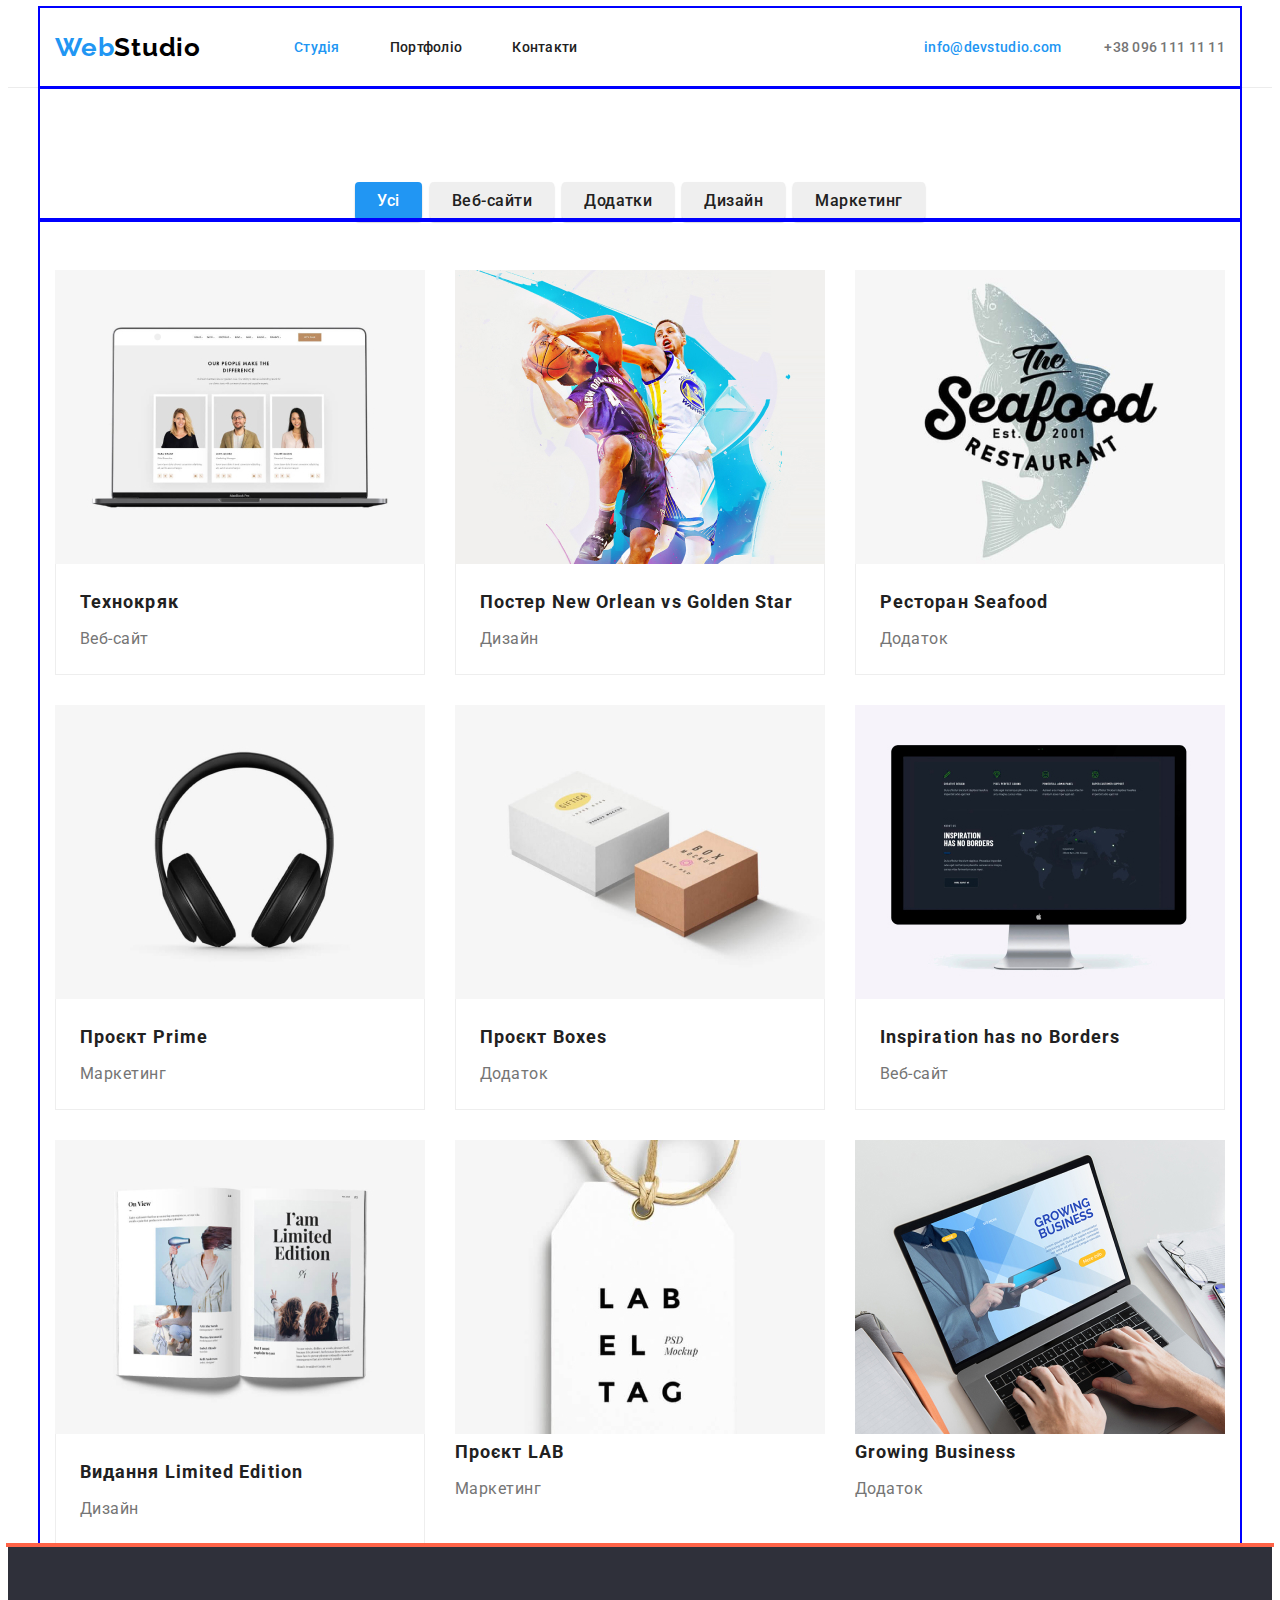
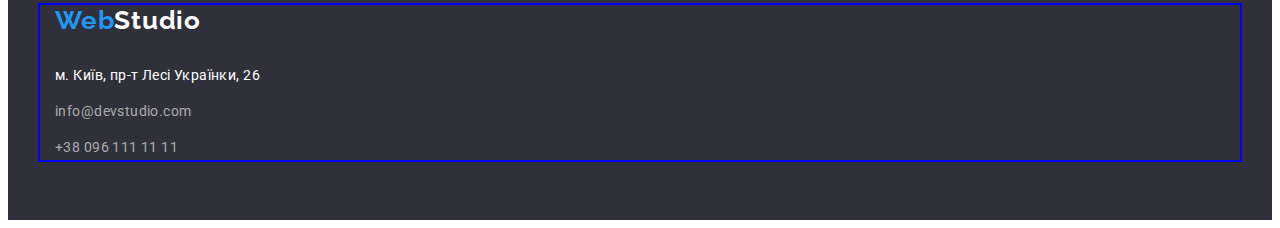
==== portfolio.html @ fc8133b7 "copy from hw3" ====
<!DOCTYPE html>
<html lang="en">

<head>
    <meta charset="UTF-8">
    <meta http-equiv="X-UA-Compatible" content="IE=edge">
    <meta name="viewport" content="width=device-width, initial-scale=1.0">
    <title>Portfolio</title>
    <link rel="preconnect" href="https://fonts.googleapis.com">
    <link rel="preconnect" href="https://fonts.gstatic.com" crossorigin>
    <link
        href="https://fonts.googleapis.com/css2?family=Raleway:wght@700&family=Roboto:wght@400;500;700;900&display=swap"
        rel="stylesheet">
    <link rel="stylesheet" href="style.css">
    <link rel="stylesheet" href="portfolio.css">
</head>

<body>
    <header>
        <div class="container header-design">
            <nav>
                <a href="index.html" class="logo"><span class="accent">Web</span>Studio</a>
                <ul class="nav-list">
                    <li><a href="#" class="nav-link accent">Студія</a></li>
                    <li><a href="./portfolio.html" class="nav-link">Портфоліо</a></li>
                    <li><a href="#" class="nav-link">Контакти</a></li>
                </ul>
            </nav>
            <div class="contact-link"><a href="mailto:contact@forstudy.space" target="_blank" rel="nofollow noopener"
                    class="mail accent">info@devstudio.com</a>
                <a href="tel:+380961111111" target="_blank" rel="nofollow noopener" class="phone">+38 096 111 11 11</a>
            </div>
        </div>
    </header>
    <main>
        <section class="filter container">
            <ul class="filter-list">
                <li><button class="btn-filter accent" type="button">Усі</button></li>
                <li><button class="btn-filter" type="button">Веб-сайти</button></li>
                <li><button class="btn-filter" type="button">Додатки</button></li>
                <li><button class="btn-filter" type="button">Дизайн</button></li>
                <li><button class="btn-filter" type="button">Маркетинг</button></li>
            </ul>
        </section>
        <section class="portfolio container">
            <ul class="portfolio-list">
                <li class="portfolio-card"><a href="#" class="portfolio-link"> <img src="./images/technokryak.jpg"
                            alt="technokryak">
                        <div class="card-description">
                            <h2 class="portfolio-title">Технокряк</h2>
                            <p class="portfolio-text">Веб-сайт</p>
                        </div>


                    </a>
                </li>
                <li class="portfolio-card"><a href="#" class="portfolio-link"> <img
                            src="./images/newOrleanvsGoldenStar.jpg" alt="newOrleanvsGoldenStar">
<div class="card-description"><h2 class="portfolio-title">Постер New Orlean vs Golden Star</h2>
                        <p class="portfolio-text">Дизайн</p></div>

                        
                    </a>
                </li>
                <li class="portfolio-card"><a href="#" class="portfolio-link"> <img src="./images/seafood.jpg"
                            alt="seafood">
                            <div class="card-description">     <h2 class="portfolio-title">Ресторан Seafood</h2>
                        <p class="portfolio-text">Додаток</p></div>
                   
                    </a></li>
                <li class="portfolio-card"><a href="#" class="portfolio-link"> <img src="./images/projectPrime.jpg"
                            alt="projectPrime">
                            <div class="card-description"> <h2 class="portfolio-title">Проєкт Prime</h2>
                        <p class="portfolio-text">Маркетинг</p></div>
                       
                    </a></li>
                <li class="portfolio-card"><a href="#" class="portfolio-link"> <img src="./images/projectBoxes.jpg"
                            alt="projectBoxes">
                            <div class="card-description"><h2 class="portfolio-title">Проєкт Boxes</h2>
                        <p class="portfolio-text">Додаток</p></div>
                        
                    </a></li>
                <li class="portfolio-card"><a href="#" class="portfolio-link"> <img
                            src="./images/inspirationBorders.jpg" alt="inspirationBorders">
                            <div class="card-description"><h2 class="portfolio-title">Inspiration has no Borders</h2>
                        <p class="portfolio-text">Веб-сайт</p></div>
                        
                    </a></li>
                <li class="portfolio-card"><a href="#" class="portfolio-link"> <img src="./images/limitedEdition.jpg"
                            alt="limitedEdition">
                            <div class="card-description">    <h2 class="portfolio-title">Видання Limited Edition</h2>
                        <p class="portfolio-text">Дизайн</p></div>
                    
                    </a></li>
                <li class="portfolio-card"><a href="#" class="portfolio-link"> <img src="./images/projectLAB.jpg"
                            alt="projectLAB">
                        <h2 class="portfolio-title">Проєкт LAB</h2>
                        <p class="portfolio-text">Маркетинг</p>
                    </a></li>
                <li class="portfolio-card"><a href="#" class="portfolio-link"> <img src="./images/growingBusiness.jpg"
                            alt="growingBusiness">
                        <h2 class="portfolio-title"> Growing Business</h2>
                        <p class="portfolio-text">Додаток</p>
                    </a></li>
            </ul>
        </section>
    </main>
    <section>
        <div class="outer-box">
            <div class="inner-box"></div>
        </div>
    </section>
    <footer class="footer">
        <div class="container">
            <a href="index.html" class="logo white-logo"><span class="accent">Web</span>Studio</a>
            <address class="address">м. Київ, пр-т Лесі Українки, 26 <br>
                <a href="mailto:contact@forstudy.space" target="_blank" rel="nofollow noopener"
                    class="footer-link">info@devstudio.com</a><br>
                <a href="tel:+380961111111" target="_blank" rel="nofollow noopener" class="footer-link">+38 096 111 11
                    11</a>
            </address>
        </div>
    </footer>
</body>

</html>
---- style.css ----
:root {
  --main-color: #212121;
  --accent-color: #2196f3;
  --bg-color: #2f303a;
}
html {
  box-sizing: border-box;
  margin-left: auto;
  margin-right: auto;
}
*,
*::after,
*::before {
  box-sizing: inherit;
}
section {
  outline: 2px solid tomato;
}
body {
  font-family: 'Roboto', sans-serif;
  font-weight: 500;
  font-size: 14px;
}
a {
  color: var(--main-color);
}
ul {
  margin-top: 0;
  margin-bottom: 0;
  padding-left: 0;
}
li {
  list-style: none;
}
img {
  display: block;
}
.container {
  width: 1200px;
  margin-left: auto;
  margin-right: auto;
  padding-left: 15px;
  padding-right: 15px;
  outline: 2px solid blue;
}

/* header*/

header {
  border-bottom: 1px solid #ececec;
}

.header-design {
  display: flex;
  padding-top: 24px;
  padding-bottom: 24px;

  align-items: center;
}
nav {
  display: flex;
  align-items: center;
}
.logo {
  display: inline-block;

  font-family: 'Raleway', sans-serif;
  font-weight: 700;
  font-size: 26px;
  line-height: 1.19;
  letter-spacing: 0.03em;
  text-decoration: none;
  color: #000000;
}
.accent {
  color: var(--accent-color);
}
.nav-list {
  display: flex;
  margin-left: 93px;
}
.nav-list li + li {
  margin-left: 50px;
}
.contact-link {
  margin-left: auto;
}
.contact-link a + a {
  margin-left: 40px;
}

.nav-link {
  text-decoration: none;
  color: var(--main-color);
  line-height: 1.14;
  letter-spacing: 0.02em;
}

.nav-link:hover,
.mail:hover,
.phone:hover {
  color: var(--accent-color);
  fill: var(--accent-color);
}
.nav-link.accent {
  color: var(--accent-color);
}

.mail {
  display: inline-flex;
  align-items: center;
  gap: 10px;

  line-height: 1.14;
  letter-spacing: 0.02em;
  text-decoration: none;
}
.phone {
  display: inline-flex;
  align-items: center;
  gap: 10px;

  line-height: 1.14;
  letter-spacing: 0.02em;
  color: #757575;
  text-decoration: none;
}
/*section Hero*/

.hero {
  max-width: 1600px;
  margin-right: auto;
  margin-left: auto;
  padding: 200px 0;

  text-align: center;
  background-color: var(--bg-color);
  background-image: linear-gradient(
      to right,
      rgba(47, 48, 58, 0.4),
      rgba(47, 48, 58, 0.4)
    ),
    url('./images/hero_bg.jpg');
  background-repeat: no-repeat;
  background-position: center;
}
.hero-tltle {
  color: #ffffff;
  margin-top: 0;
  margin-bottom: 30px;

  font-weight: 900;
  font-size: 44px;
  line-height: 1.36;
  text-align: center;
  letter-spacing: 0.06em;
  text-transform: uppercase;
}

.btn {
  width: 216px;
  height: 50px;

  font-weight: 700;
  font-size: 16px;
  line-height: 1.88;
  text-align: center;
  letter-spacing: 0.06em;
  border-radius: 4px;
  border: none;
  background-color: var(--accent-color);
  box-shadow: 0px 4px 4px rgba(0, 0, 0, 0.15);
  color: #ffffff;
}

.btn:hover {
  background-color: tomato;
}
.btn:active {
  background-color: purple;
}

/*Section Advantages*/
.advantages {
  padding: 94px 0;
}
.advantages-list .item {
  margin-right: 30px;
}
.advantages-list .item:last-child {
  margin-right: 0;
}
.advantages-title {
  margin-top: 0;
  margin-bottom: 0;
  display: none;
}
.advantages-list {
  display: flex;
}
.advantages-list-title {
  margin-bottom: 10px;
  margin-top: 30px;

  font-size: 14px;
  line-height: 1.14;
  letter-spacing: 0.03em;
  text-transform: uppercase;
  color: var(--main-color);
}
.advantages-list-text {
  width: 270px;
  margin-top: 0;
  margin-bottom: 0;

  font-weight: 400;
  line-height: 1.71;
  letter-spacing: 0.03em;
  color: #757575;
}

.advantages-list .item::before {
  display: block;
  content: '';
  max-width: 270px;
  height: 120px;

  background-color: #f5f4fa;
  background-repeat: no-repeat;
  background-size: 70px 70px;
  background-position: center;
}
.antena::before {
  background-image: url('./images/antenna\ 1.svg');
}
.clock::before {
  background-image: url('./images/clock\ 1.svg');
}
.diagram::before {
  background-image: url('./images/diagram\ 1.svg');
}
.astronavt::before {
  background-image: url('./images/astronaut\ 1.svg');
}

/*Section whatWeDo*/
.whatWeDo {
  padding-bottom: 94px;
}
.whatWeDo-list {
  display: flex;
}
.whatWeDo-list .item {
  margin-right: 30px;
}
.whatWeDo-list .item:last-child {
  margin-right: 0;
}
.title {
  margin-top: 0;
  margin-bottom: 50px;

  font-size: 36px;
  line-height: 1.17;
  text-align: center;
  letter-spacing: 0.03em;
  color: var(--main-color);
}

/*Section Team*/
.team {
  background-color: #f5f4fa;
  padding: 94px 0;
}
.team-list {
  display: flex;
}
.team-list .item {
  margin-right: 30px;

  background-color: #fff;
  box-shadow: 0px 1px 3px rgba(0, 0, 0, 0.12), 0px 1px 1px rgba(0, 0, 0, 0.14),
    0px 2px 1px rgba(0, 0, 0, 0.2);
  border-radius: 0px 0px 4px 4px;
}
.team-list .item:last-child {
  margin-right: 0;
}
.team-name {
  margin-top: 0;
  margin-bottom: 10px;

  font-size: 16px;
  line-height: 1.18;
  text-align: center;
  letter-spacing: 0.03em;
  color: var(--main-color);
}
.team-member-position {
  margin-top: 0;
  margin-bottom: 30px;

  font-weight: 400;
  font-size: 16px;
  line-height: 1.18;
  text-align: center;
  letter-spacing: 0.03em;
  color: #757575;
}
.team-member-photo {
  margin-bottom: 30px;
}
.icon-socila-media {
  display: flex;
  margin-right: 32px;
  margin-left: 32px;
}
.icon-socila-media .icon {
  margin-right: 10px;
}
.icon-socila-media .icon:last-child {
  margin-right: 0;
}
/*customers*/
.customers {
  padding-top: 94px;
  padding-bottom: 94px;
}

.logo-customers {
  display: flex;
}
.item-logo {
  display: flex;
  align-items: center;
  justify-content: center;
  width: 170px;
  height: 92px;

  border: 1px solid #afb1b8;
  border-radius: 4px;
}
.item + .item .item-logo {
  margin-left: 30px;
}

/*footer*/

.footer {
  background-color: var(--bg-color);
  padding: 60px 0;
}
.address {
  margin-top: 28px;

  font-style: normal;
  font-weight: 400;
  line-height: 1.71;
  letter-spacing: 0.03em;
  color: #ffffff;
}
.logo.white-logo {
  padding: 0;

  color: #ffffff;
}
.footer-link {
  display: inline-block;
  margin-top: 12px;

  font-weight: 400;
  font-size: 14px;
  line-height: 1.71;
  text-decoration: none;
  letter-spacing: 0.03em;
  color: rgba(255, 255, 255, 0.6);
}
.footer-text {
  font-weight: 700;
  line-height: 16px;
  text-transform: uppercase;
  letter-spacing: 0.03em;
  color: #ffffff;
  text-align: center;
  margin-bottom: 20px;
}
.social-media-list {
  display: flex;
}
.decoration-footer {
  display: flex;
  gap: 70px;
}
.social-media-list .item {
  margin-right: 10px;
}
.social-media-list .item:last-child {
  margin-right: 0;
}
---- portfolio.css ----
/*filter*/
.filter {
  padding-top: 94px;
}
.btn-filter {
  border-radius: 4px;
  border: none;
  padding: 6px 22px;

  font-family: 'Roboto';
  font-weight: 500;
  font-size: 16px;
  line-height: 1.62;
  text-align: center;
  letter-spacing: 0.03em;
  box-shadow: 0px 3px 1px rgba(0, 0, 0, 0.1), 0px 1px 2px rgba(0, 0, 0, 0.08),
    0px 2px 2px rgba(0, 0, 0, 0.12);
  color: #212121;
}
.btn-filter.accent {
  background-color: var(--accent-color);
  color: #ffffff;
}
.btn-filter:hover {
  background-color: var(--accent-color);
  color: #ffffff;
}
.filter-list {
  display: flex;
  gap: 8px;
  justify-content: center;
}
/*portfolio-main*/
.portfolio {
  padding-top: 50px;
}
.portfolio-list {
  display: flex;
  flex-wrap: wrap;
}
.portfolio-card {
  max-width: calc((100%-60px) / 3);
}
.portfolio-list .portfolio-card {
  margin-right: 30px;
  margin-bottom: 30px;
}
.portfolio-list .portfolio-card:nth-child(3n) {
  margin-right: 0;
}
.portfolio-list .portfolio-card:nth-last-child(-n + 3) {
  margin-bottom: 0;
}
.card-description {
  padding: 20px 24px;
  border-bottom: 1px solid #eeeeee;
  border-left: 1px solid #eeeeee;
  border-right: 1px solid #eeeeee;
}

.portfolio-link {
  text-decoration: none;
}
.portfolio-title {
  margin-top: 0;
  margin-bottom: 4px;

  font-weight: 700;
  font-size: 18px;
  line-height: 2;
  letter-spacing: 0.06em;
  color: #212121;
}
.portfolio-text {
  margin-top: 0;
  margin-bottom: 0;

  font-weight: 400;
  font-size: 16px;
  line-height: 1.88;
  letter-spacing: 0.03em;
  color: #757575;
}
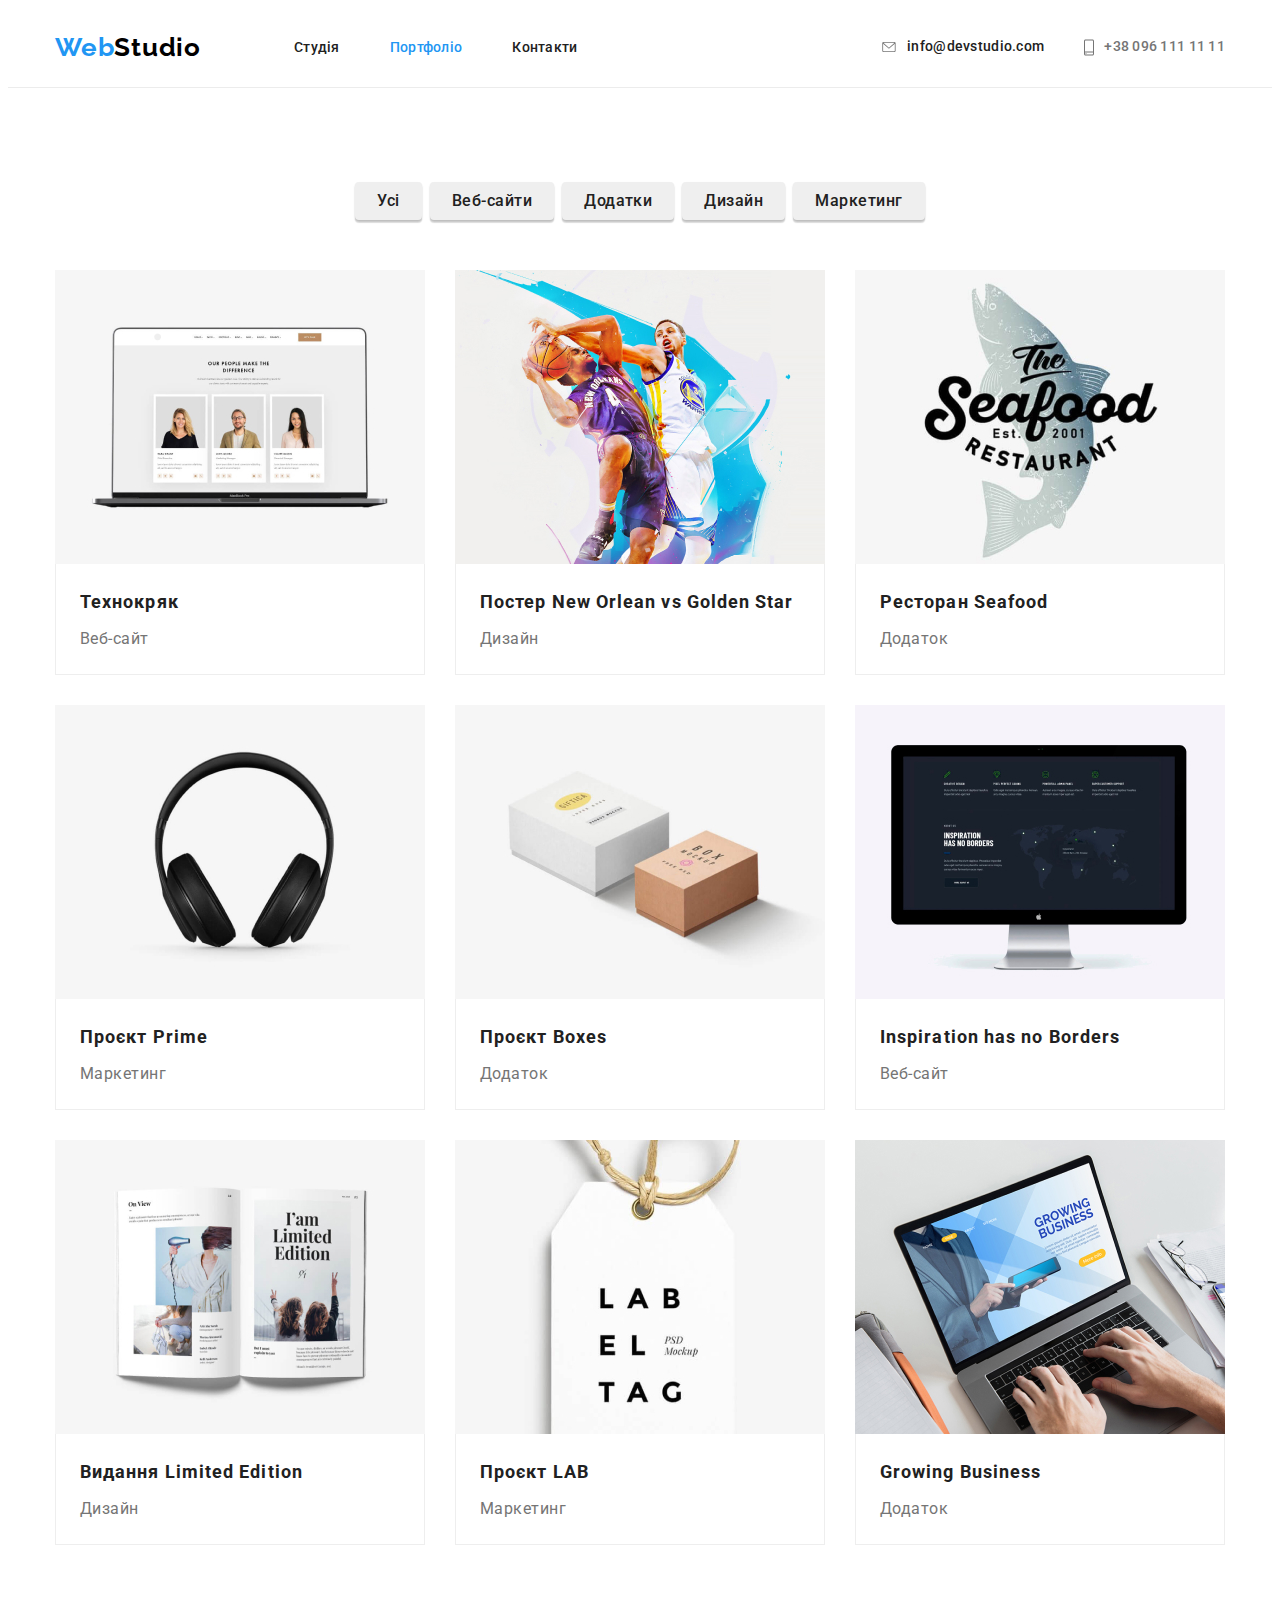
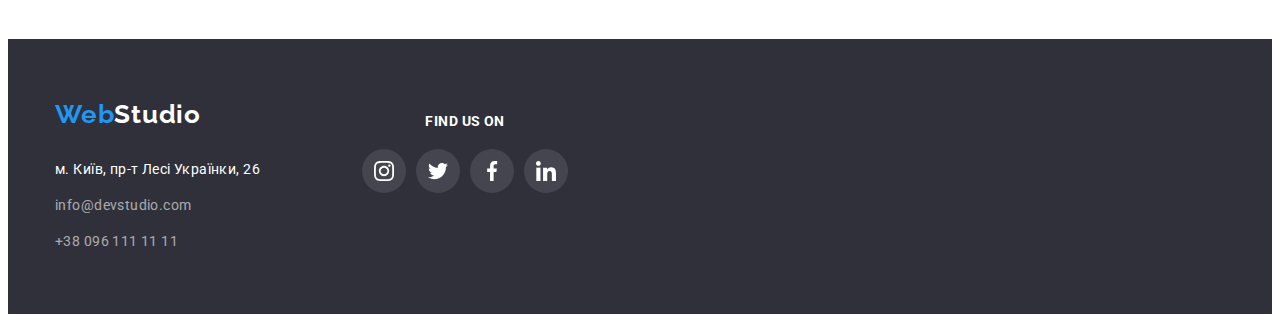
==== commit 443ca21b: "upgrade portfolio" ====
--- a/portfolio.html
+++ b/portfolio.html
@@ -21,21 +21,29 @@
             <nav>
                 <a href="index.html" class="logo"><span class="accent">Web</span>Studio</a>
                 <ul class="nav-list">
-                    <li><a href="#" class="nav-link accent">Студія</a></li>
-                    <li><a href="./portfolio.html" class="nav-link">Портфоліо</a></li>
+                    <li><a href="./index.html" class="nav-link">Студія</a></li>
+                    <li><a href="#" class="nav-link accent">Портфоліо</a></li>
                     <li><a href="#" class="nav-link">Контакти</a></li>
                 </ul>
             </nav>
-            <div class="contact-link"><a href="mailto:contact@forstudy.space" target="_blank" rel="nofollow noopener"
-                    class="mail accent">info@devstudio.com</a>
-                <a href="tel:+380961111111" target="_blank" rel="nofollow noopener" class="phone">+38 096 111 11 11</a>
+            <div class="contact-link">
+                <a href="mailto:contact@forstudy.space" target="_blank" rel="nofollow noopener" class="mail">
+                    <svg class="icon-envelope">
+                        <use href="./images/symbol-defs.svg#icon-envelope"></use>
+                    </svg>
+                    info@devstudio.com</a>
+                <a href="tel:+380961111111" target="_blank" rel="nofollow noopener" class="phone">
+                    <svg class="icon-phone">
+                        <use href="./images/symbol-defs.svg#icon-smartphone"></use>
+                    </svg>
+                    +38 096 111 11 11</a>
             </div>
         </div>
     </header>
     <main>
         <section class="filter container">
             <ul class="filter-list">
-                <li><button class="btn-filter accent" type="button">Усі</button></li>
+                <li><button class="btn-filter" type="button">Усі</button></li>
                 <li><button class="btn-filter" type="button">Веб-сайти</button></li>
                 <li><button class="btn-filter" type="button">Додатки</button></li>
                 <li><button class="btn-filter" type="button">Дизайн</button></li>
@@ -56,69 +64,110 @@
                 </li>
                 <li class="portfolio-card"><a href="#" class="portfolio-link"> <img
                             src="./images/newOrleanvsGoldenStar.jpg" alt="newOrleanvsGoldenStar">
-<div class="card-description"><h2 class="portfolio-title">Постер New Orlean vs Golden Star</h2>
-                        <p class="portfolio-text">Дизайн</p></div>
+                        <div class="card-description">
+                            <h2 class="portfolio-title">Постер New Orlean vs Golden Star</h2>
+                            <p class="portfolio-text">Дизайн</p>
+                        </div>
 
-                        
+
                     </a>
                 </li>
                 <li class="portfolio-card"><a href="#" class="portfolio-link"> <img src="./images/seafood.jpg"
                             alt="seafood">
-                            <div class="card-description">     <h2 class="portfolio-title">Ресторан Seafood</h2>
-                        <p class="portfolio-text">Додаток</p></div>
-                   
+                        <div class="card-description">
+                            <h2 class="portfolio-title">Ресторан Seafood</h2>
+                            <p class="portfolio-text">Додаток</p>
+                        </div>
+
                     </a></li>
                 <li class="portfolio-card"><a href="#" class="portfolio-link"> <img src="./images/projectPrime.jpg"
                             alt="projectPrime">
-                            <div class="card-description"> <h2 class="portfolio-title">Проєкт Prime</h2>
-                        <p class="portfolio-text">Маркетинг</p></div>
-                       
+                        <div class="card-description">
+                            <h2 class="portfolio-title">Проєкт Prime</h2>
+                            <p class="portfolio-text">Маркетинг</p>
+                        </div>
+
                     </a></li>
                 <li class="portfolio-card"><a href="#" class="portfolio-link"> <img src="./images/projectBoxes.jpg"
                             alt="projectBoxes">
-                            <div class="card-description"><h2 class="portfolio-title">Проєкт Boxes</h2>
-                        <p class="portfolio-text">Додаток</p></div>
-                        
+                        <div class="card-description">
+                            <h2 class="portfolio-title">Проєкт Boxes</h2>
+                            <p class="portfolio-text">Додаток</p>
+                        </div>
+
                     </a></li>
                 <li class="portfolio-card"><a href="#" class="portfolio-link"> <img
                             src="./images/inspirationBorders.jpg" alt="inspirationBorders">
-                            <div class="card-description"><h2 class="portfolio-title">Inspiration has no Borders</h2>
-                        <p class="portfolio-text">Веб-сайт</p></div>
-                        
+                        <div class="card-description">
+                            <h2 class="portfolio-title">Inspiration has no Borders</h2>
+                            <p class="portfolio-text">Веб-сайт</p>
+                        </div>
+
                     </a></li>
                 <li class="portfolio-card"><a href="#" class="portfolio-link"> <img src="./images/limitedEdition.jpg"
                             alt="limitedEdition">
-                            <div class="card-description">    <h2 class="portfolio-title">Видання Limited Edition</h2>
-                        <p class="portfolio-text">Дизайн</p></div>
-                    
+                        <div class="card-description">
+                            <h2 class="portfolio-title">Видання Limited Edition</h2>
+                            <p class="portfolio-text">Дизайн</p>
+                        </div>
+
                     </a></li>
                 <li class="portfolio-card"><a href="#" class="portfolio-link"> <img src="./images/projectLAB.jpg"
                             alt="projectLAB">
-                        <h2 class="portfolio-title">Проєкт LAB</h2>
-                        <p class="portfolio-text">Маркетинг</p>
+                        <div class="card-description">
+                            <h2 class="portfolio-title">Проєкт LAB</h2>
+                            <p class="portfolio-text">Маркетинг</p>
+                        </div>
                     </a></li>
-                <li class="portfolio-card"><a href="#" class="portfolio-link"> <img src="./images/growingBusiness.jpg"
-                            alt="growingBusiness">
-                        <h2 class="portfolio-title"> Growing Business</h2>
-                        <p class="portfolio-text">Додаток</p>
-                    </a></li>
+                <li class="portfolio-card">
+                    <img src="./images/growingBusiness.jpg" alt="growingBusiness"><a href="#" class="portfolio-link">
+                        <div class="card-description">
+                            <h2 class="portfolio-title"> Growing Business</h2>
+                            <p class="portfolio-text">Додаток</p>
+                        </div>
+                    </a>
+                </li>
             </ul>
         </section>
     </main>
-    <section>
-        <div class="outer-box">
-            <div class="inner-box"></div>
-        </div>
-    </section>
+
     <footer class="footer">
-        <div class="container">
-            <a href="index.html" class="logo white-logo"><span class="accent">Web</span>Studio</a>
-            <address class="address">м. Київ, пр-т Лесі Українки, 26 <br>
-                <a href="mailto:contact@forstudy.space" target="_blank" rel="nofollow noopener"
-                    class="footer-link">info@devstudio.com</a><br>
-                <a href="tel:+380961111111" target="_blank" rel="nofollow noopener" class="footer-link">+38 096 111 11
-                    11</a>
-            </address>
+        <div class="container decoration-footer">
+            <div class="adres">
+                <a href="index.html" class="logo white-logo"><span class="accent">Web</span>Studio</a>
+                <address class="address">м. Київ, пр-т Лесі Українки, 26 <br>
+                    <a href="mailto:contact@forstudy.space" target="_blank" rel="nofollow noopener"
+                        class="footer-link">info@devstudio.com</a><br>
+                    <a href="tel:+380961111111" target="_blank" rel="nofollow noopener" class="footer-link">+38 096 111
+                        11 11</a>
+                </address>
+            </div>
+            <div class="social-media">
+                <p class="footer-text">Find us on</p>
+                <ul class="footer-social-media-list">
+                    <li>
+                        <a href="#" class="footer-social-link"> <svg class="footer-icon">
+                                <use href="./images/symbol-defs.svg#icon-insta"></use>
+                            </svg></a>
+
+                    </li>
+                    <li> <a href="#" class="footer-social-link"> <svg class="footer-icon">
+                                <use href="./images/symbol-defs.svg#icon-twitter"></use>
+                            </svg></a>
+
+                    </li>
+                    <li> <a href="#" class="footer-social-link"> <svg class="footer-icon">
+                                <use href="./images/symbol-defs.svg#icon-facebook"></use>
+                            </svg></a>
+
+                    </li>
+                    <li> <a href="#" class="footer-social-link"><svg class="footer-icon">
+                                <use href="./images/symbol-defs.svg#icon-linkedin"></use>
+                            </svg></a>
+
+                    </li>
+                </ul>
+            </div>
         </div>
     </footer>
 </body>
--- a/style.css
+++ b/style.css
@@ -2,6 +2,7 @@
   --main-color: #212121;
   --accent-color: #2196f3;
   --bg-color: #2f303a;
+  --secondary-color: #757575;
 }
 html {
   box-sizing: border-box;
@@ -13,9 +14,9 @@
 *::before {
   box-sizing: inherit;
 }
-section {
+/* section {
   outline: 2px solid tomato;
-}
+} */
 body {
   font-family: 'Roboto', sans-serif;
   font-weight: 500;
@@ -41,7 +42,7 @@
   margin-right: auto;
   padding-left: 15px;
   padding-right: 15px;
-  outline: 2px solid blue;
+  /* outline: 2px solid blue; */
 }
 
 /* header*/
@@ -84,6 +85,7 @@
 }
 .contact-link {
   margin-left: auto;
+  display: flex;
 }
 .contact-link a + a {
   margin-left: 40px;
@@ -100,7 +102,6 @@
 .mail:hover,
 .phone:hover {
   color: var(--accent-color);
-  fill: var(--accent-color);
 }
 .nav-link.accent {
   color: var(--accent-color);
@@ -122,8 +123,22 @@
 
   line-height: 1.14;
   letter-spacing: 0.02em;
-  color: #757575;
+  color: var(--secondary-color);
   text-decoration: none;
+}
+.mail:hover .icon-envelope,
+.phone:hover .icon-phone {
+  fill: var(--accent-color);
+}
+.icon-envelope {
+  width: 16px;
+  height: 10px;
+  fill: var(--secondary-color);
+}
+.icon-phone {
+  width: 10px;
+  height: 17px;
+  fill: var(--secondary-color);
 }
 /*section Hero*/
 
@@ -216,7 +231,7 @@
   font-weight: 400;
   line-height: 1.71;
   letter-spacing: 0.03em;
-  color: #757575;
+  color: var(--secondary-color);
 }
 
 .advantages-list .item::before {
@@ -305,21 +320,42 @@
   line-height: 1.18;
   text-align: center;
   letter-spacing: 0.03em;
-  color: #757575;
+  color: var(--secondary-color);
 }
 .team-member-photo {
   margin-bottom: 30px;
 }
-.icon-socila-media {
-  display: flex;
+.social-media-list {
+  display: flex;
+  margin-left: 32px;
   margin-right: 32px;
-  margin-left: 32px;
-}
-.icon-socila-media .icon {
+  margin-bottom: 30px;
+}
+.social-link {
+  display: flex;
+  width: 44px;
+  height: 44px;
+  border-radius: 50%;
+  align-items: center;
+  justify-content: center;
+}
+.social-media-list li {
   margin-right: 10px;
 }
-.icon-socila-media .icon:last-child {
-  margin-right: 0;
+.social-media-list li:last-child {
+  margin-right: 0;
+}
+
+.icon {
+  width: 20px;
+  height: 20px;
+  fill: var(--secondary-color);
+}
+.social-link:hover {
+  background-color: var(--accent-color);
+}
+.social-link:hover .icon {
+  fill: #ffffff;
 }
 /*customers*/
 .customers {
@@ -327,21 +363,34 @@
   padding-bottom: 94px;
 }
 
-.logo-customers {
-  display: flex;
-}
-.item-logo {
-  display: flex;
-  align-items: center;
-  justify-content: center;
+.client-list {
+  display: flex;
+}
+.client-list li {
+  margin-right: 30px;
+}
+.client-list :last-child {
+  margin-right: 0;
+}
+.logo-client-link {
+  display: flex;
   width: 170px;
   height: 92px;
-
+  align-items: center;
+  justify-content: center;
   border: 1px solid #afb1b8;
   border-radius: 4px;
 }
-.item + .item .item-logo {
-  margin-left: 30px;
+.logo-client {
+  width: 106px;
+  height: 60px;
+  fill: #afb1b8;
+}
+.logo-client-link:hover {
+  border-color: var(--accent-color);
+}
+.logo-client-link:hover .logo-client {
+  fill: var(--accent-color);
 }
 
 /*footer*/
@@ -391,9 +440,37 @@
   display: flex;
   gap: 70px;
 }
-.social-media-list .item {
+.footer-social-media-list {
+  display: flex;
+  margin-left: 32px;
+  margin-right: 32px;
+  margin-bottom: 30px;
+}
+.footer-social-link {
+  display: flex;
+  width: 44px;
+  height: 44px;
+  border-radius: 50%;
+
+  background-color: rgba(255, 255, 255, 0.1);
+  align-items: center;
+  justify-content: center;
+}
+.footer-social-media-list li {
   margin-right: 10px;
 }
-.social-media-list .item:last-child {
-  margin-right: 0;
-}
+.footer-social-media-list li:last-child {
+  margin-right: 0;
+}
+
+.footer-icon {
+  width: 20px;
+  height: 20px;
+  fill: #ffffff;
+}
+.footer-social-link:hover {
+  background-color: var(--accent-color);
+}
+.footer-social-link:hover .footer-icon {
+  fill: #ffffff;
+}
--- a/portfolio.css
+++ b/portfolio.css
@@ -33,6 +33,7 @@
 /*portfolio-main*/
 .portfolio {
   padding-top: 50px;
+  padding-bottom: 94px;
 }
 .portfolio-list {
   display: flex;
@@ -61,6 +62,10 @@
 .portfolio-link {
   text-decoration: none;
 }
+.portfolio-card:hover {
+  box-shadow: 0px 1px 1px rgba(0, 0, 0, 0.12), 0px 4px 4px rgba(0, 0, 0, 0.06),
+    1px 4px 6px rgba(0, 0, 0, 0.16);
+}
 .portfolio-title {
   margin-top: 0;
   margin-bottom: 4px;
